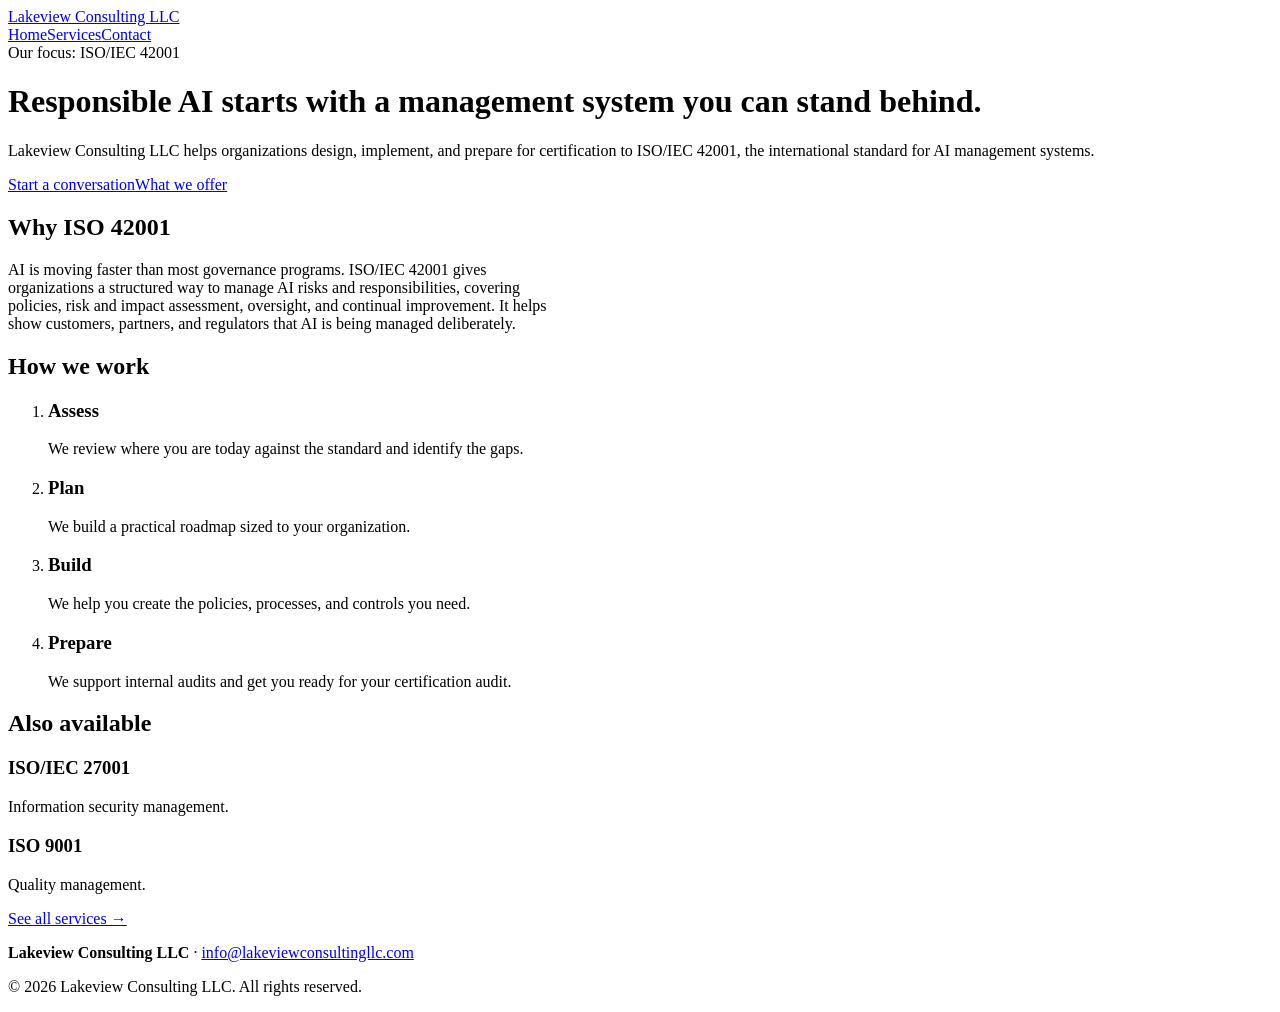
==== index.html @ 9fc6877d "Rename index LVC Web.html to index.html" ====
<!doctype html><html lang="en"><head><meta charset="utf-8"><meta name="viewport" content="width=device-width,initial-scale=1"><link rel="stylesheet" href="style.css"><title>Lakeview Consulting LLC | ISO 42001 Consulting</title><meta name="description" content="Lakeview Consulting LLC helps organizations design, implement, and prepare for certification to ISO/IEC 42001, the international standard for AI management systems."></head><body>
<header class="site"><div class="wrap"><a class="brand" href="index.html">Lakeview Consulting LLC</a><nav aria-label="Main"><a href="index.html" aria-current="page">Home</a><a href="services.html">Services</a><a href="contact.html">Contact</a></nav></div></header>
<div class="hero"><div class="wrap">
<span class="tag">Our focus: ISO/IEC 42001</span>
<h1>Responsible AI starts with a management system you can stand behind.</h1>
<p>Lakeview Consulting LLC helps organizations design, implement, and prepare for certification to ISO/IEC 42001, the international standard for AI management systems.</p>
<a class="btn" href="contact.html">Start a conversation</a><a class="btn alt" href="services.html">What we offer</a>
</div></div>
<section><div class="wrap">
<h2>Why ISO 42001</h2>
<p style="max-width:70ch">AI is moving faster than most governance programs. ISO/IEC 42001 gives organizations a structured way to manage AI risks and responsibilities, covering policies, risk and impact assessment, oversight, and continual improvement. It helps show customers, partners, and regulators that AI is being managed deliberately.</p>
</div></section>
<section class="tint"><div class="wrap">
<h2>How we work</h2>
<ol class="steps">
<li><h3>Assess</h3>We review where you are today against the standard and identify the gaps.</li>
<li><h3>Plan</h3>We build a practical roadmap sized to your organization.</li>
<li><h3>Build</h3>We help you create the policies, processes, and controls you need.</li>
<li><h3>Prepare</h3>We support internal audits and get you ready for your certification audit.</li>
</ol></div></section>
<section><div class="wrap">
<h2>Also available</h2>
<div class="grid">
<div class="card"><h3>ISO/IEC 27001</h3><p>Information security management.</p></div>
<div class="card"><h3>ISO 9001</h3><p>Quality management.</p></div>
</div>
<p><a href="services.html">See all services &rarr;</a></p>
</div></section>
<footer><div class="wrap"><p><strong>Lakeview Consulting LLC</strong> &middot; <a href="mailto:info@lakeviewconsultingllc.com">info@lakeviewconsultingllc.com</a></p><p>&copy; 2026 Lakeview Consulting LLC. All rights reserved.</p></div></footer></body></html>
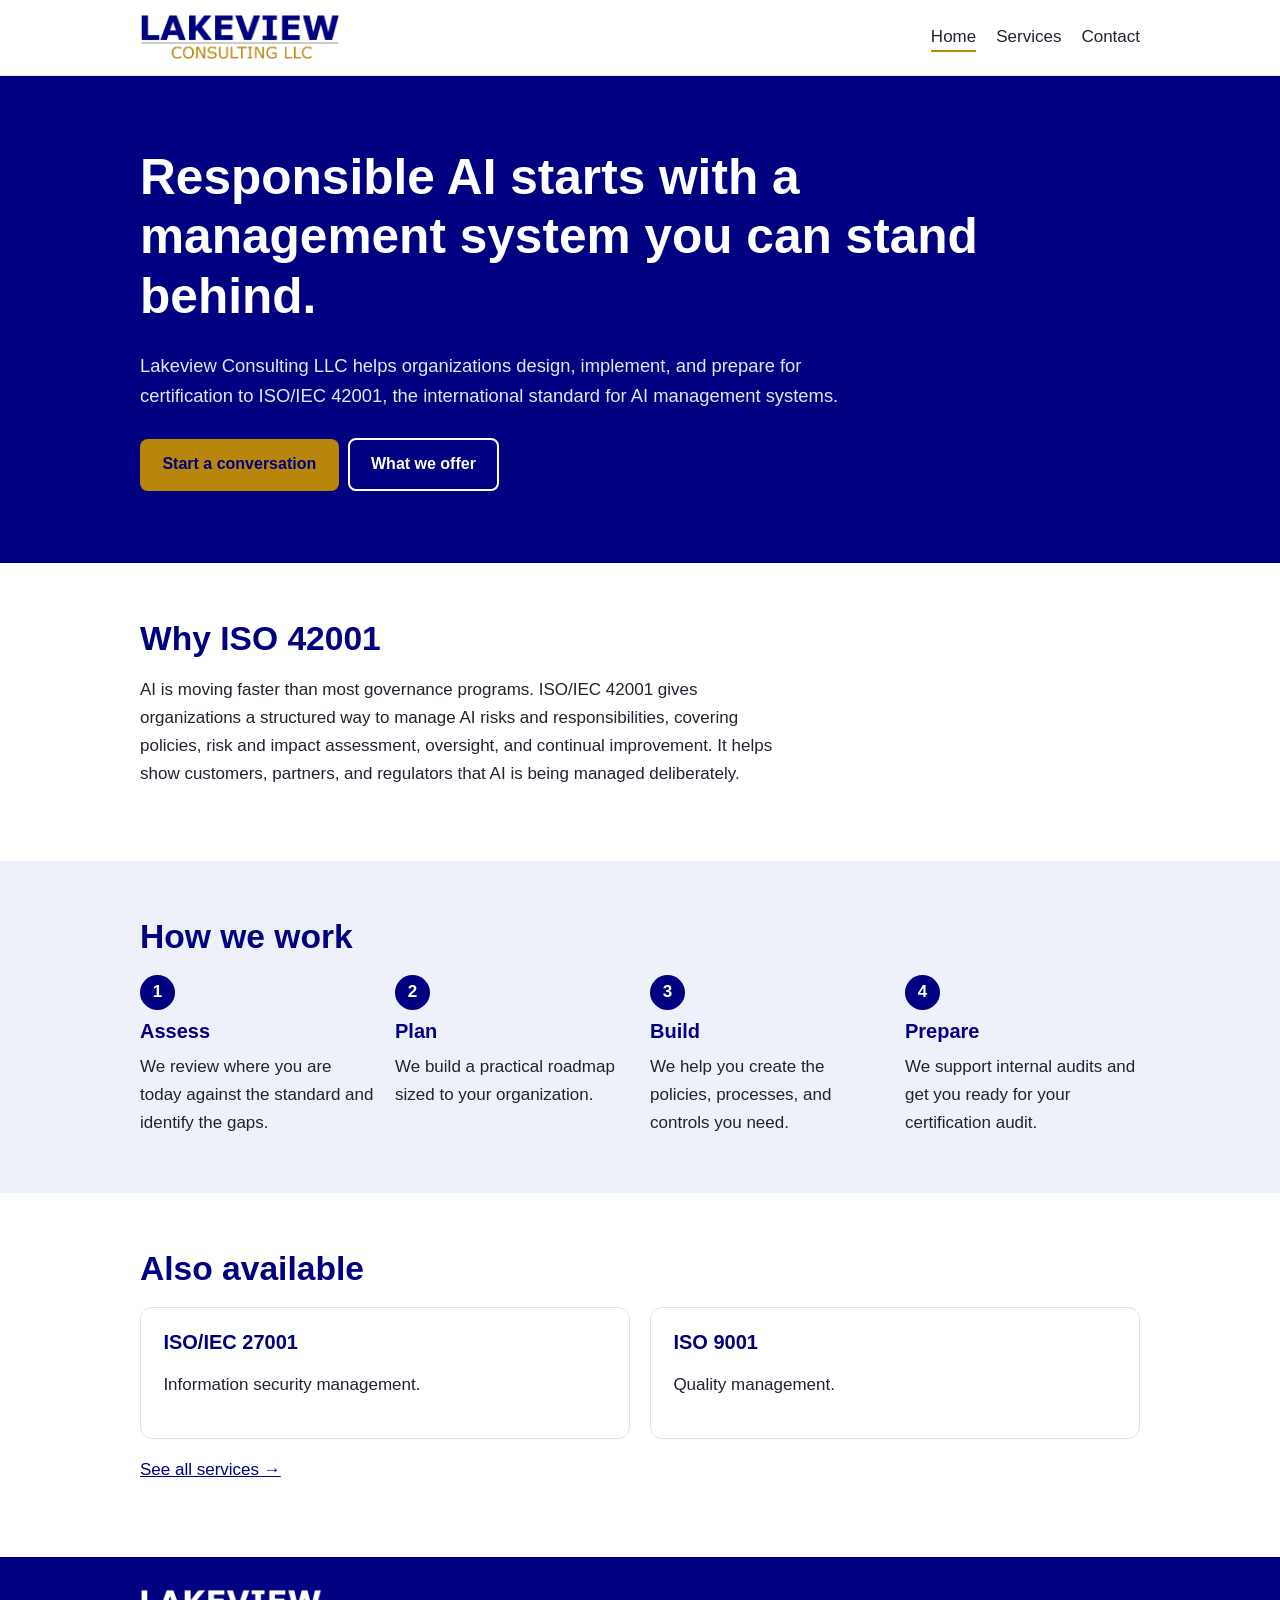
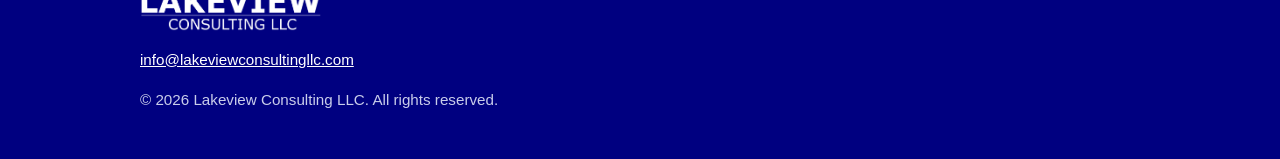
==== commit ece8e4bd: "Add files via upload" ====
--- a/index.html
+++ b/index.html
@@ -1,7 +1,6 @@
-<!doctype html><html lang="en"><head><meta charset="utf-8"><meta name="viewport" content="width=device-width,initial-scale=1"><link rel="stylesheet" href="style.css"><title>Lakeview Consulting LLC | ISO 42001 Consulting</title><meta name="description" content="Lakeview Consulting LLC helps organizations design, implement, and prepare for certification to ISO/IEC 42001, the international standard for AI management systems."></head><body>
-<header class="site"><div class="wrap"><a class="brand" href="index.html">Lakeview Consulting LLC</a><nav aria-label="Main"><a href="index.html" aria-current="page">Home</a><a href="services.html">Services</a><a href="contact.html">Contact</a></nav></div></header>
+<!doctype html><html lang="en"><head><meta charset="utf-8"><meta name="viewport" content="width=device-width,initial-scale=1"><link rel="icon" href="favicon.png"><link rel="stylesheet" href="style.css"><title>Lakeview Consulting LLC | ISO 42001 Consulting</title><meta name="description" content="Lakeview Consulting LLC helps organizations design, implement, and prepare for certification to ISO/IEC 42001, the international standard for AI management systems."></head><body>
+<header class="site"><div class="wrap"><a class="brand" href="index.html"><img src="logo-wordmark.png" alt="Lakeview Consulting LLC" height="46"></a><nav aria-label="Main"><a href="index.html" aria-current="page">Home</a><a href="services.html">Services</a><a href="contact.html">Contact</a></nav></div></header>
 <div class="hero"><div class="wrap">
-<span class="tag">Our focus: ISO/IEC 42001</span>
 <h1>Responsible AI starts with a management system you can stand behind.</h1>
 <p>Lakeview Consulting LLC helps organizations design, implement, and prepare for certification to ISO/IEC 42001, the international standard for AI management systems.</p>
 <a class="btn" href="contact.html">Start a conversation</a><a class="btn alt" href="services.html">What we offer</a>
@@ -26,4 +25,4 @@
 </div>
 <p><a href="services.html">See all services &rarr;</a></p>
 </div></section>
-<footer><div class="wrap"><p><strong>Lakeview Consulting LLC</strong> &middot; <a href="mailto:info@lakeviewconsultingllc.com">info@lakeviewconsultingllc.com</a></p><p>&copy; 2026 Lakeview Consulting LLC. All rights reserved.</p></div></footer></body></html>
+<footer><div class="wrap"><img class="foot-logo" src="logo-wordmark-white.png" alt="Lakeview Consulting LLC" height="42"><p><a href="mailto:info@lakeviewconsultingllc.com">info@lakeviewconsultingllc.com</a></p><p>&copy; 2026 Lakeview Consulting LLC. All rights reserved.</p></div></footer></body></html>
--- a/style.css
+++ b/style.css
@@ -0,0 +1,42 @@
+/* Brand colors: change these values to match your logo/brand */
+:root{--ink:#000080;--lake:#000080;--mist:#eef0fa;--paper:#ffffff;--gold:#B8860B;--text:#1f2430;--muted:#4a5060}
+*{box-sizing:border-box}
+body{margin:0;font:17px/1.65 Arial,Helvetica,sans-serif;color:var(--text);background:var(--paper)}
+h1,h2,h3{font-family:Arial,Helvetica,sans-serif;color:var(--ink);line-height:1.2;margin:0 0 .5em}
+h1{font-size:clamp(2rem,5vw,3.1rem)}h2{font-size:clamp(1.5rem,3vw,2.1rem)}h3{font-size:1.25rem}
+a{color:var(--lake)}
+.wrap{max-width:1040px;margin:0 auto;padding:0 1.25rem}
+header.site{background:#fff;border-bottom:1px solid #dfe2f0}
+header.site .wrap{display:flex;align-items:center;justify-content:space-between;gap:1rem;flex-wrap:wrap;padding-top:.9rem;padding-bottom:.9rem}
+.brand{font-family:Arial,Helvetica,sans-serif;font-weight:700;font-size:1.2rem;color:var(--ink);text-decoration:none}
+nav a{margin-left:1.25rem;text-decoration:none;color:var(--text);font-weight:500;padding:.25rem 0;border-bottom:2px solid transparent}
+nav a:hover,nav a[aria-current]{border-color:var(--gold)}
+.hero{background:var(--ink);color:#e3e6f8;padding:4.5rem 0}
+.hero h1{color:#fff;max-width:32ch}
+.hero p{max-width:72ch;font-size:1.15rem}
+.tag{display:inline-block;background:var(--gold);color:var(--ink);font-weight:700;font-size:.78rem;letter-spacing:.06em;text-transform:uppercase;padding:.25rem .7rem;border-radius:99px;margin-bottom:1rem}
+.btn{display:inline-block;background:var(--gold);color:var(--ink);font-weight:700;padding:.8rem 1.4rem;border-radius:8px;text-decoration:none;border:0;font-size:1rem;cursor:pointer;margin-top:.5rem}
+.btn:hover{filter:brightness(.95)}
+.btn.alt{background:transparent;color:#fff;border:2px solid #fff;margin-left:.6rem;padding:.7rem 1.3rem}
+section{padding:3.5rem 0}
+section.tint{background:var(--mist)}
+.grid{display:grid;gap:1.25rem;grid-template-columns:repeat(auto-fit,minmax(250px,1fr))}
+.card{background:#fff;border:1px solid #dfe2f0;border-radius:12px;padding:1.4rem}
+.card.featured{border:2px solid var(--gold);box-shadow:0 6px 24px rgba(0,0,128,.10)}
+.steps{counter-reset:s;list-style:none;padding:0;margin:0;display:grid;gap:1.25rem;grid-template-columns:repeat(auto-fit,minmax(220px,1fr))}
+.steps li{counter-increment:s}
+.steps li::before{content:counter(s);display:grid;place-items:center;width:2.2rem;height:2.2rem;border-radius:50%;background:var(--lake);color:#fff;font-weight:700;margin-bottom:.6rem}
+.note{border-left:4px solid var(--lake);background:#fff;padding:1rem 1.25rem;border-radius:0 8px 8px 0;color:var(--muted)}
+ul.offer{padding-left:1.2rem}ul.offer li{margin:.35rem 0}
+form{max-width:640px}
+form label{display:block;font-weight:600;margin:1rem 0 .3rem;color:var(--ink)}
+form input,form select,form textarea{width:100%;font:inherit;padding:.7rem .8rem;border:1px solid #b9c7d0;border-radius:8px;background:#fff}
+form input:focus,form select:focus,form textarea:focus{outline:3px solid rgba(0,0,128,.35);border-color:var(--lake)}
+.hp{position:absolute;left:-9999px}
+footer{background:var(--ink);color:#c9cdea;padding:2rem 0;font-size:.95rem}
+footer a{color:#fff}
+@media(max-width:600px){nav a{margin:0 1rem 0 0}.btn.alt{margin-left:0}}
+
+.embed{width:100%;height:900px;border:0;max-width:100%}
+.brand img{display:block;height:46px;width:auto}
+.foot-logo{display:block;height:42px;width:auto;margin-bottom:.9rem}
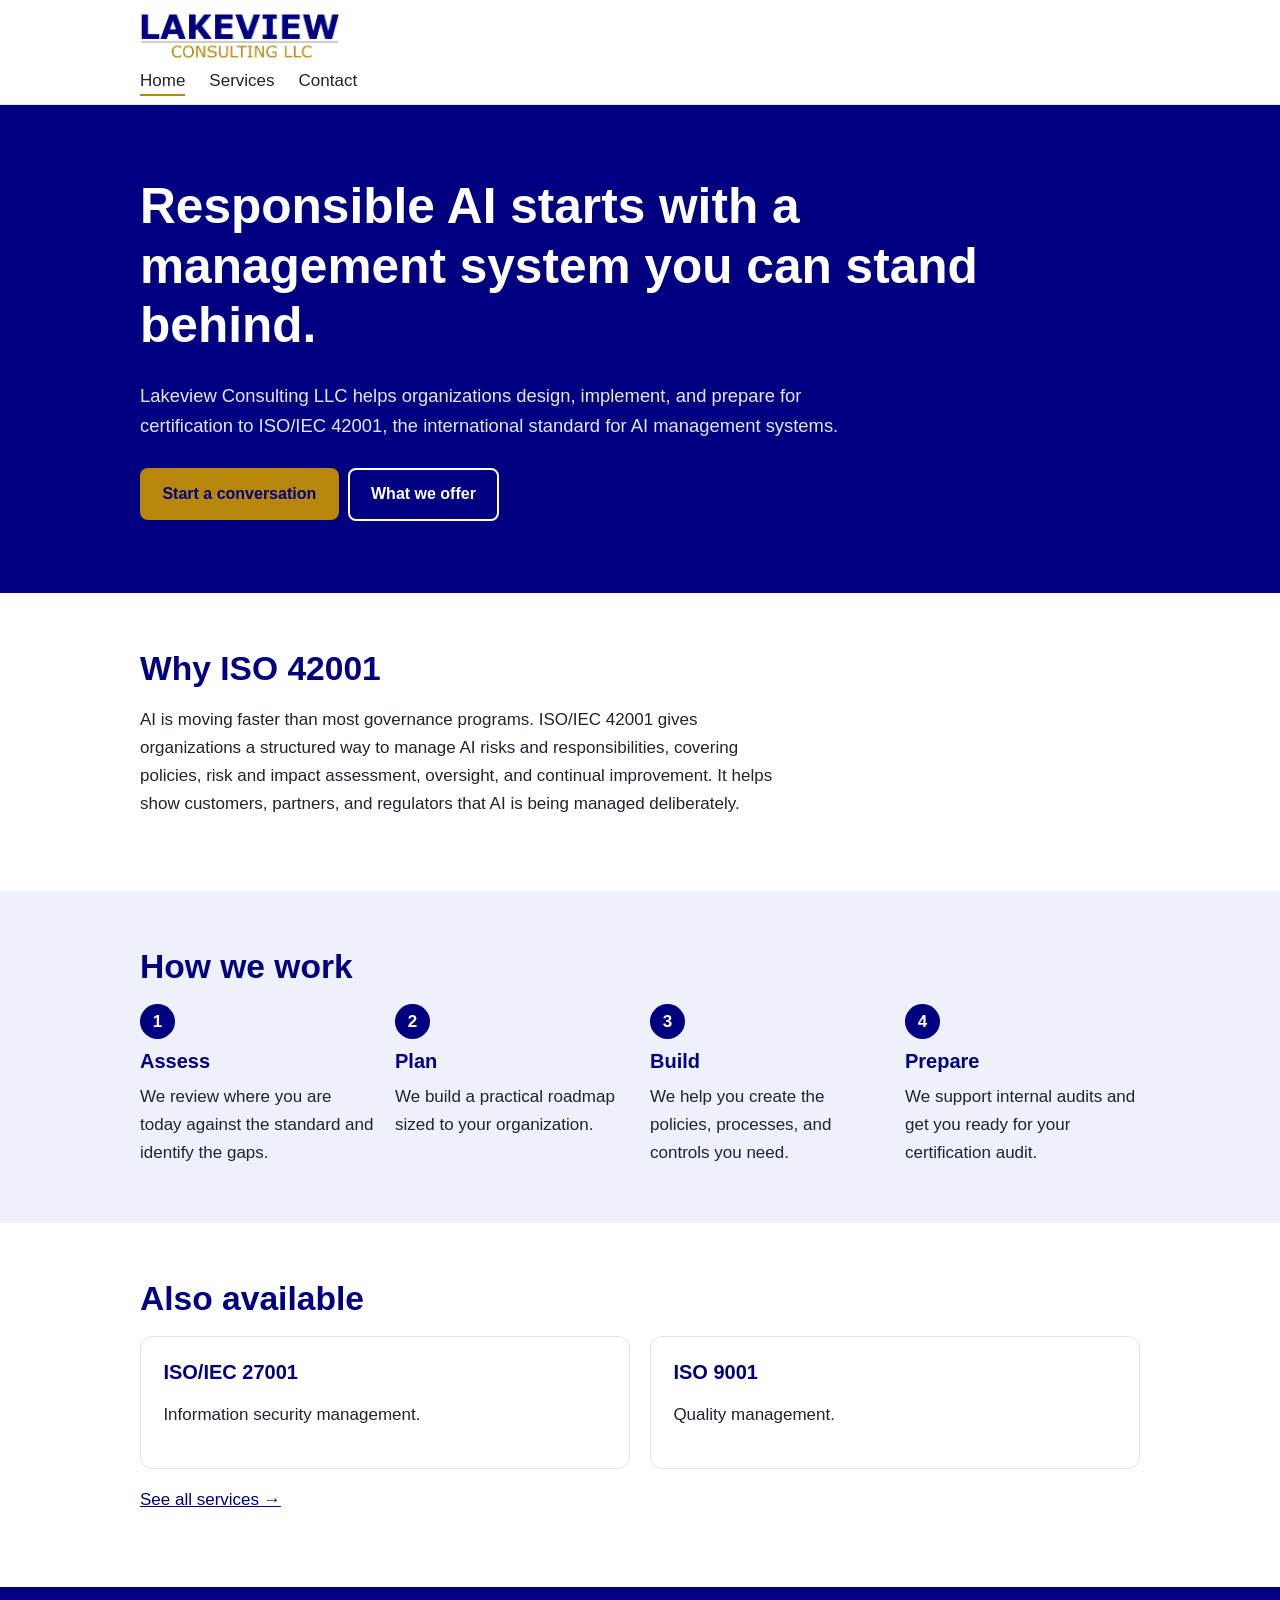
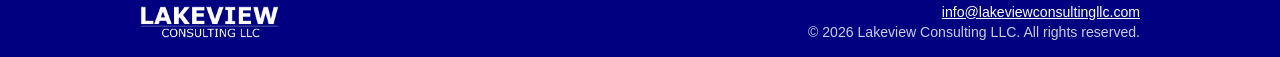
==== commit af54afd9: "Add files via upload changed form size and some other items" ====
--- a/index.html
+++ b/index.html
@@ -25,4 +25,4 @@
 </div>
 <p><a href="services.html">See all services &rarr;</a></p>
 </div></section>
-<footer><div class="wrap"><img class="foot-logo" src="logo-wordmark-white.png" alt="Lakeview Consulting LLC" height="42"><p><a href="mailto:info@lakeviewconsultingllc.com">info@lakeviewconsultingllc.com</a></p><p>&copy; 2026 Lakeview Consulting LLC. All rights reserved.</p></div></footer></body></html>
+<footer><div class="wrap"><img class="foot-logo" src="logo-wordmark-white.png" alt="Lakeview Consulting LLC" height="42"><div class="foot-right"><p><a href="mailto:info@lakeviewconsultingllc.com">info@lakeviewconsultingllc.com</a></p><p>&copy; 2026 Lakeview Consulting LLC. All rights reserved.</p></div></div></footer></body></html>
--- a/style.css
+++ b/style.css
@@ -40,3 +40,19 @@
 .embed{width:100%;height:900px;border:0;max-width:100%}
 .brand img{display:block;height:46px;width:auto}
 .foot-logo{display:block;height:42px;width:auto;margin-bottom:.9rem}
+
+/* v3 layout tweaks */
+header.site .wrap{display:block;padding-top:.8rem;padding-bottom:.6rem}
+header.site nav{margin-top:.5rem}
+header.site nav a{margin:0 1.5rem 0 0}
+footer{padding:.9rem 0}
+footer .wrap{display:flex;align-items:center;justify-content:space-between;gap:.75rem;flex-wrap:wrap}
+.foot-logo{height:32px;margin:0}
+.foot-right{text-align:right}
+.foot-right p{margin:0;font-size:.88rem;line-height:1.45}
+.hero.compact{padding:1.8rem 0}
+.hero.compact h1{font-size:clamp(1.6rem,3.5vw,2.2rem);margin-bottom:.3em}
+.hero.compact p{margin:0;font-size:1.05rem}
+section.tight{padding:1.75rem 0 2.5rem}
+.embed{height:2100px}
+@media(max-width:600px){.foot-right{text-align:left}.embed{height:2500px}}
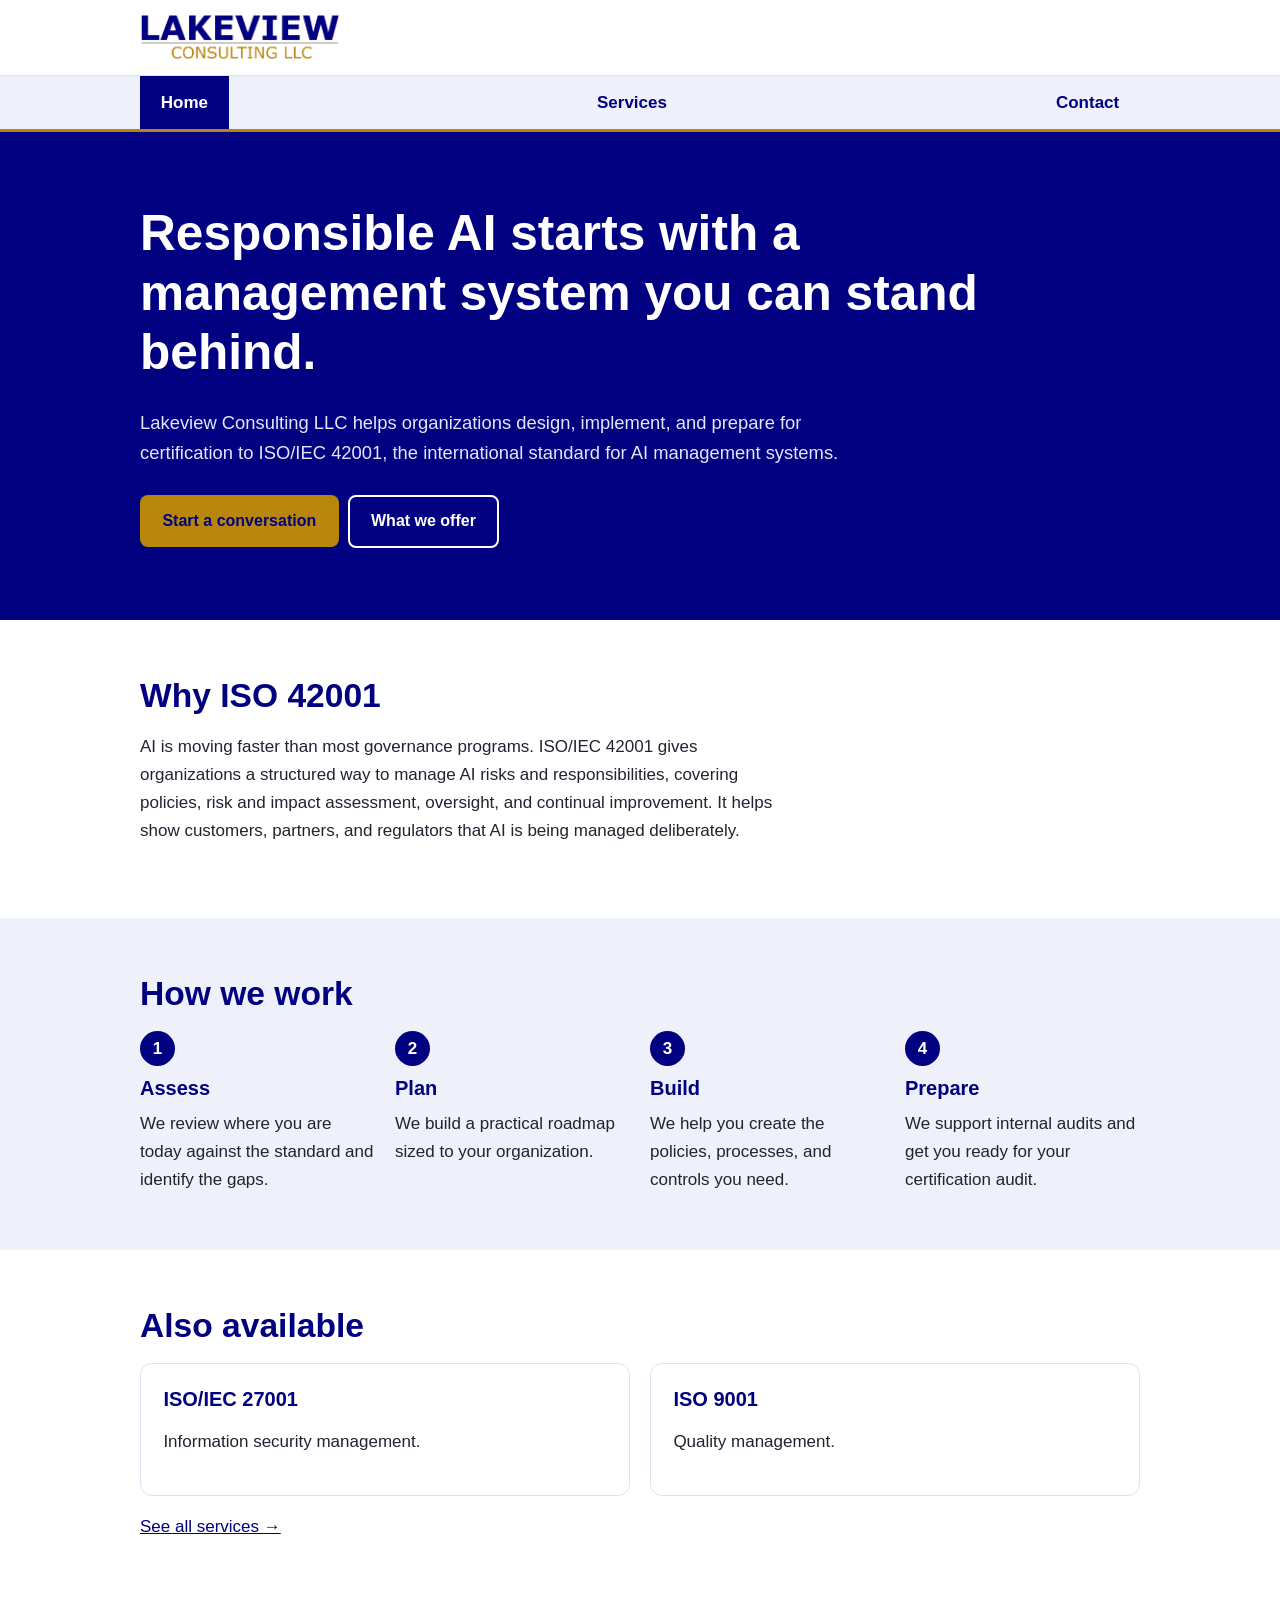
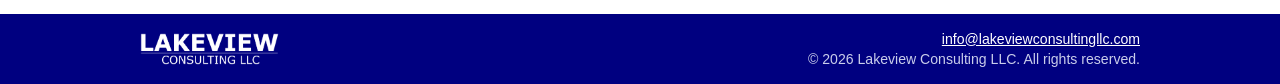
==== commit 1a5dbd6e: "Add files via upload added tab highlight for home/services/contact and adjusted form embed box dimen" ====
--- a/index.html
+++ b/index.html
@@ -1,5 +1,5 @@
 <!doctype html><html lang="en"><head><meta charset="utf-8"><meta name="viewport" content="width=device-width,initial-scale=1"><link rel="icon" href="favicon.png"><link rel="stylesheet" href="style.css"><title>Lakeview Consulting LLC | ISO 42001 Consulting</title><meta name="description" content="Lakeview Consulting LLC helps organizations design, implement, and prepare for certification to ISO/IEC 42001, the international standard for AI management systems."></head><body>
-<header class="site"><div class="wrap"><a class="brand" href="index.html"><img src="logo-wordmark.png" alt="Lakeview Consulting LLC" height="46"></a><nav aria-label="Main"><a href="index.html" aria-current="page">Home</a><a href="services.html">Services</a><a href="contact.html">Contact</a></nav></div></header>
+<header class="site"><div class="wrap"><a class="brand" href="index.html"><img src="logo-wordmark.png" alt="Lakeview Consulting LLC" height="46"></a></div><nav aria-label="Main"><div class="wrap"><a href="index.html" aria-current="page">Home</a><a href="services.html">Services</a><a href="contact.html">Contact</a></div></nav></header>
 <div class="hero"><div class="wrap">
 <h1>Responsible AI starts with a management system you can stand behind.</h1>
 <p>Lakeview Consulting LLC helps organizations design, implement, and prepare for certification to ISO/IEC 42001, the international standard for AI management systems.</p>
--- a/style.css
+++ b/style.css
@@ -54,5 +54,15 @@
 .hero.compact h1{font-size:clamp(1.6rem,3.5vw,2.2rem);margin-bottom:.3em}
 .hero.compact p{margin:0;font-size:1.05rem}
 section.tight{padding:1.75rem 0 2.5rem}
-.embed{height:2100px}
-@media(max-width:600px){.foot-right{text-align:left}.embed{height:2500px}}
+.embed{height:1700px}
+@media(max-width:600px){.foot-right{text-align:left}.embed{height:2000px}}
+
+/* v4: nav bar under the logo */
+header.site{border-bottom:0}
+header.site > .wrap{padding-top:.9rem;padding-bottom:.9rem}
+header.site nav{background:var(--mist);border-top:1px solid #dfe2f0;border-bottom:3px solid var(--gold);margin:0}
+header.site nav .wrap{display:flex;flex-wrap:wrap;gap:.25rem;padding-top:0;padding-bottom:0}
+header.site nav a{margin:0;padding:.8rem 1.3rem;font-weight:700;color:var(--ink);border-bottom:0}
+header.site nav a:hover{background:#dfe3f7}
+header.site nav a[aria-current]{background:var(--ink);color:#fff}
+@media(max-width:600px){header.site nav a{padding:.75rem 1rem}}
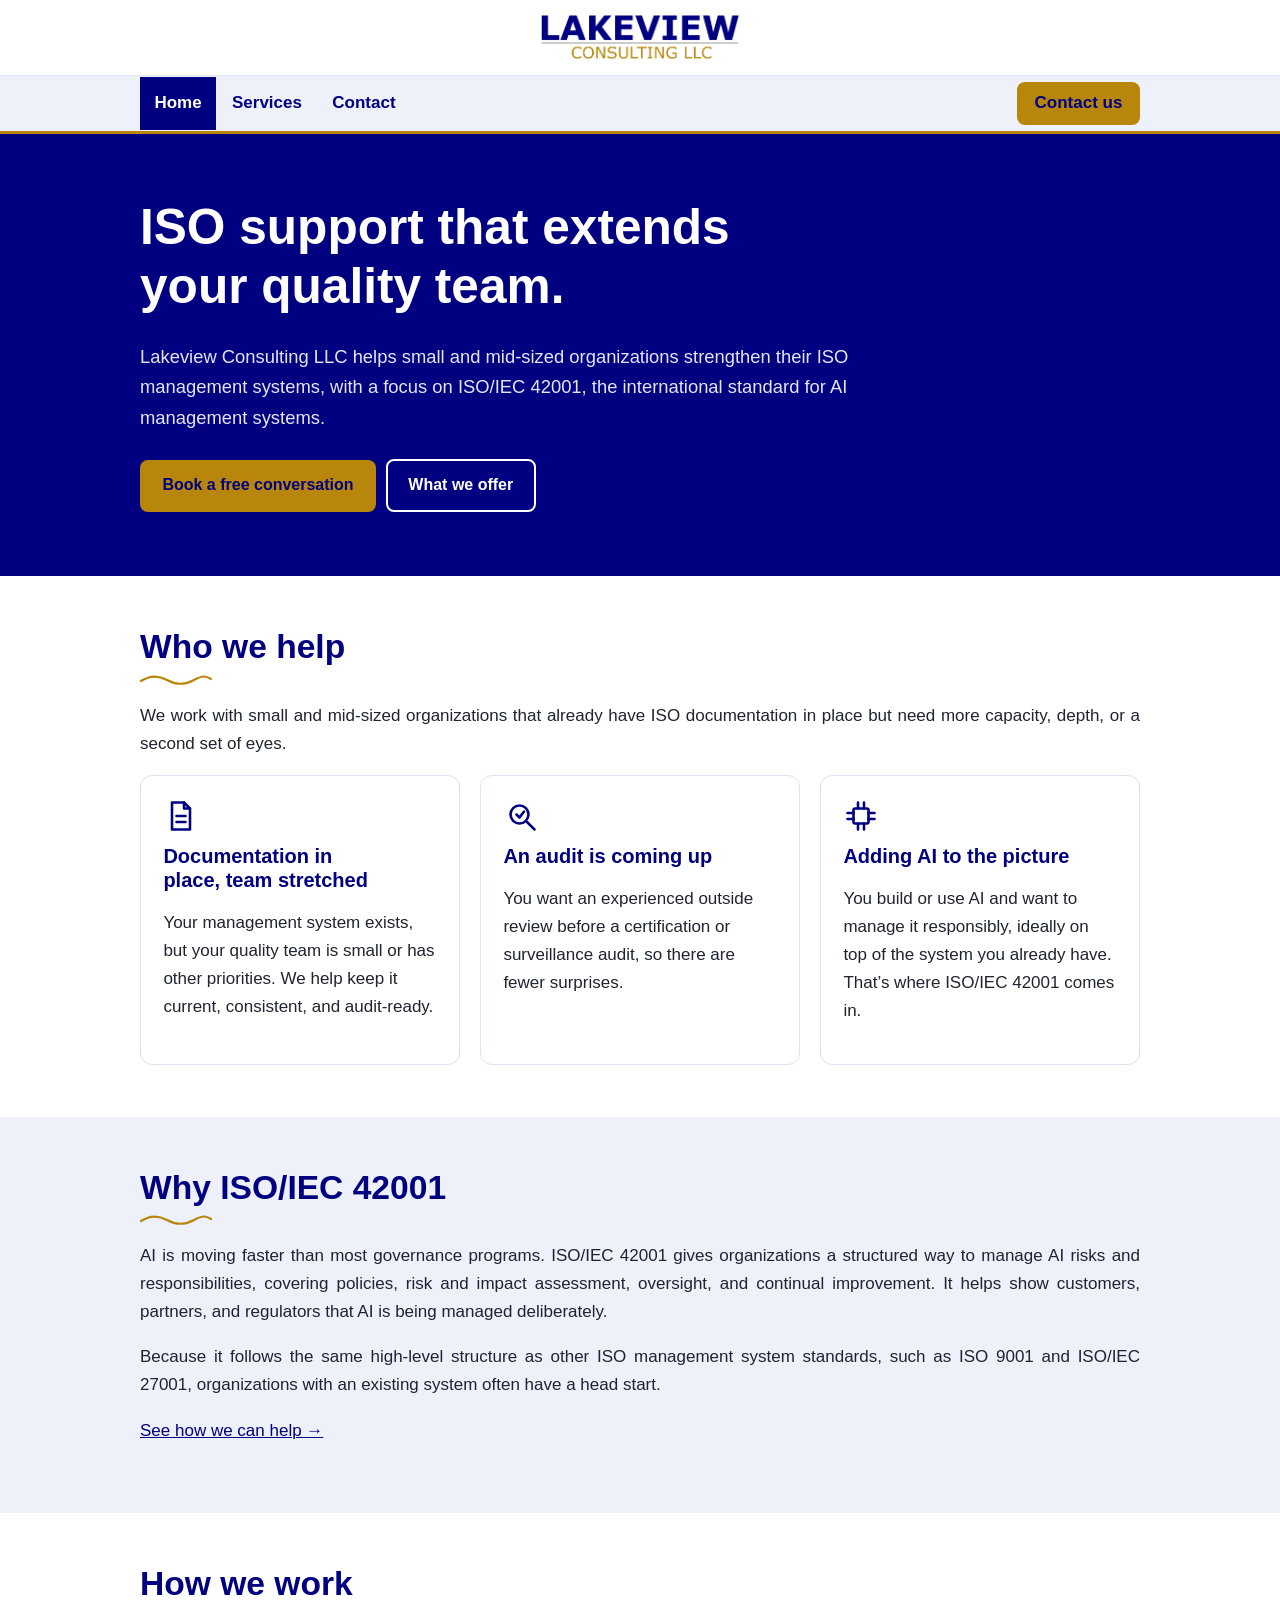
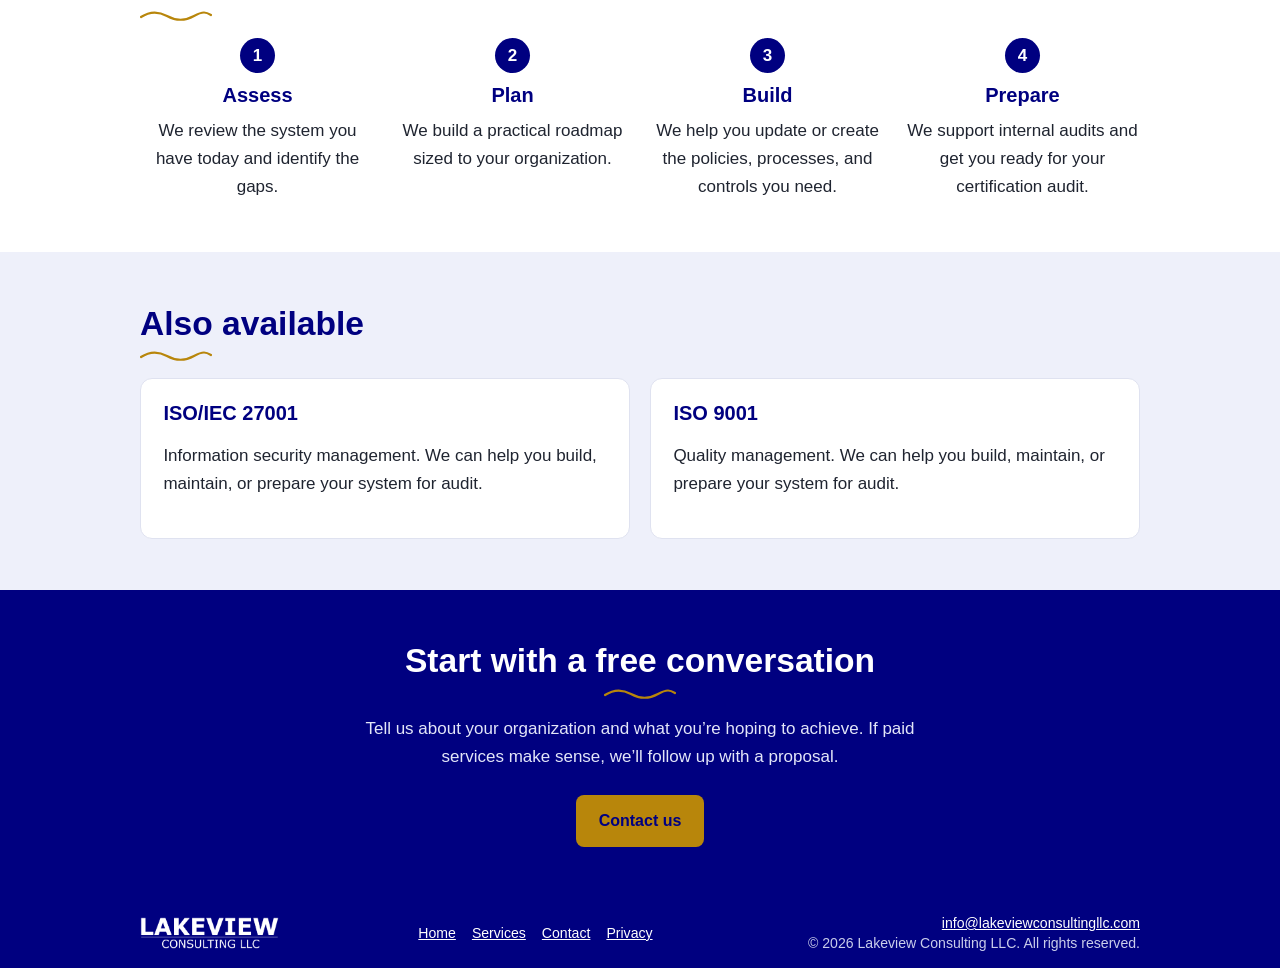
==== commit aa6275f7: "Add files via upload revamp files for major update" ====
--- a/index.html
+++ b/index.html
@@ -1,28 +1,33 @@
-<!doctype html><html lang="en"><head><meta charset="utf-8"><meta name="viewport" content="width=device-width,initial-scale=1"><link rel="icon" href="favicon.png"><link rel="stylesheet" href="style.css"><title>Lakeview Consulting LLC | ISO 42001 Consulting</title><meta name="description" content="Lakeview Consulting LLC helps organizations design, implement, and prepare for certification to ISO/IEC 42001, the international standard for AI management systems."></head><body>
-<header class="site"><div class="wrap"><a class="brand" href="index.html"><img src="logo-wordmark.png" alt="Lakeview Consulting LLC" height="46"></a></div><nav aria-label="Main"><div class="wrap"><a href="index.html" aria-current="page">Home</a><a href="services.html">Services</a><a href="contact.html">Contact</a></div></nav></header>
-<div class="hero"><div class="wrap">
-<h1>Responsible AI starts with a management system you can stand behind.</h1>
-<p>Lakeview Consulting LLC helps organizations design, implement, and prepare for certification to ISO/IEC 42001, the international standard for AI management systems.</p>
-<a class="btn" href="contact.html">Start a conversation</a><a class="btn alt" href="services.html">What we offer</a>
-</div></div>
-<section><div class="wrap">
-<h2>Why ISO 42001</h2>
-<p style="max-width:70ch">AI is moving faster than most governance programs. ISO/IEC 42001 gives organizations a structured way to manage AI risks and responsibilities, covering policies, risk and impact assessment, oversight, and continual improvement. It helps show customers, partners, and regulators that AI is being managed deliberately.</p>
-</div></section>
-<section class="tint"><div class="wrap">
-<h2>How we work</h2>
+<!doctype html><html lang="en"><head><meta charset="utf-8"><meta name="viewport" content="width=device-width,initial-scale=1"><link rel="icon" href="favicon.png"><link rel="stylesheet" href="style.css"><title>Lakeview Consulting LLC | ISO 42001 Consulting</title><meta name="description" content="Lakeview Consulting LLC helps small and mid-sized organizations strengthen their ISO management systems, with a focus on ISO/IEC 42001 for AI management."></head><body>
+<header class="site"><div class="wrap"><a class="brand" href="index.html"><img src="logo-wordmark.png" alt="Lakeview Consulting LLC" height="46"></a></div>
+<nav class="main" aria-label="Main"><div class="wrap"><a class="tab" href="index.html" aria-current="page">Home</a><a class="tab" href="services.html">Services</a><a class="tab" href="contact.html">Contact</a><a class="nav-cta" href="contact.html">Contact us</a></div></nav></header>
+
+<div class="hero"><div class="wrap"><h1>ISO support that extends your quality team.</h1>
+<p>Lakeview Consulting LLC helps small and mid-sized organizations strengthen their ISO management systems, with a focus on ISO/IEC 42001, the international standard for AI management systems.</p>
+<a class="btn" href="contact.html">Book a free conversation</a><a class="btn alt" href="services.html">What we offer</a></div></div>
+<section><div class="wrap"><h2>Who we help</h2>
+<p>We work with small and mid-sized organizations that already have ISO documentation in place but need more capacity, depth, or a second set of eyes.</p>
+<div class="grid">
+<div class="card"><svg class="icon" viewBox="0 0 24 24" aria-hidden="true"><path d="M6 3h8l4 4v14H6z"/><path d="M14 3v4h4M9 12h6M9 16h6"/></svg><h3>Documentation in place, team stretched</h3><p>Your management system exists, but your quality team is small or has other priorities. We help keep it current, consistent, and audit-ready.</p></div>
+<div class="card"><svg class="icon" viewBox="0 0 24 24" aria-hidden="true"><circle cx="11" cy="11" r="6"/><path d="M16 16l5 5M9 11l2 2 3-4"/></svg><h3>An audit is coming up</h3><p>You want an experienced outside review before a certification or surveillance audit, so there are fewer surprises.</p></div>
+<div class="card"><svg class="icon" viewBox="0 0 24 24" aria-hidden="true"><rect x="7" y="7" width="10" height="10" rx="1"/><path d="M10 3v4M14 3v4M10 17v4M14 17v4M3 10h4M3 14h4M17 10h4M17 14h4"/></svg><h3>Adding AI to the picture</h3><p>You build or use AI and want to manage it responsibly, ideally on top of the system you already have. That&rsquo;s where ISO/IEC 42001 comes in.</p></div>
+</div></div></section>
+<section class="tint"><div class="wrap"><h2>Why ISO/IEC 42001</h2>
+<p>AI is moving faster than most governance programs. ISO/IEC 42001 gives organizations a structured way to manage AI risks and responsibilities, covering policies, risk and impact assessment, oversight, and continual improvement. It helps show customers, partners, and regulators that AI is being managed deliberately.</p>
+<p>Because it follows the same high-level structure as other ISO management system standards, such as ISO 9001 and ISO/IEC 27001, organizations with an existing system often have a head start.</p>
+<p><a href="services.html">See how we can help &rarr;</a></p></div></section>
+<section><div class="wrap"><h2>How we work</h2>
 <ol class="steps">
-<li><h3>Assess</h3>We review where you are today against the standard and identify the gaps.</li>
+<li><h3>Assess</h3>We review the system you have today and identify the gaps.</li>
 <li><h3>Plan</h3>We build a practical roadmap sized to your organization.</li>
-<li><h3>Build</h3>We help you create the policies, processes, and controls you need.</li>
+<li><h3>Build</h3>We help you update or create the policies, processes, and controls you need.</li>
 <li><h3>Prepare</h3>We support internal audits and get you ready for your certification audit.</li>
 </ol></div></section>
-<section><div class="wrap">
-<h2>Also available</h2>
+<section class="tint"><div class="wrap"><h2>Also available</h2>
 <div class="grid">
-<div class="card"><h3>ISO/IEC 27001</h3><p>Information security management.</p></div>
-<div class="card"><h3>ISO 9001</h3><p>Quality management.</p></div>
-</div>
-<p><a href="services.html">See all services &rarr;</a></p>
-</div></section>
-<footer><div class="wrap"><img class="foot-logo" src="logo-wordmark-white.png" alt="Lakeview Consulting LLC" height="42"><div class="foot-right"><p><a href="mailto:info@lakeviewconsultingllc.com">info@lakeviewconsultingllc.com</a></p><p>&copy; 2026 Lakeview Consulting LLC. All rights reserved.</p></div></div></footer></body></html>
+<div class="card"><h3>ISO/IEC 27001</h3><p>Information security management. We can help you build, maintain, or prepare your system for audit.</p></div>
+<div class="card"><h3>ISO 9001</h3><p>Quality management. We can help you build, maintain, or prepare your system for audit.</p></div>
+</div></div></section>
+<section class="cta"><div class="wrap"><h2>Start with a free conversation</h2><p>Tell us about your organization and what you&rsquo;re hoping to achieve. If paid services make sense, we&rsquo;ll follow up with a proposal.</p><a class="btn" href="contact.html">Contact us</a></div></section>
+<footer><div class="wrap"><img class="foot-logo" src="logo-wordmark-white.png" alt="Lakeview Consulting LLC" height="32"><nav aria-label="Footer"><a href="index.html">Home</a><a href="services.html">Services</a><a href="contact.html">Contact</a><a href="privacy.html">Privacy</a></nav><div class="foot-right"><p><a href="mailto:info@lakeviewconsultingllc.com">info@lakeviewconsultingllc.com</a></p><p>&copy; 2026 Lakeview Consulting LLC. All rights reserved.</p></div></div></footer>
+</body></html>
--- a/style.css
+++ b/style.css
@@ -1,68 +1,69 @@
-/* Brand colors: change these values to match your logo/brand */
-:root{--ink:#000080;--lake:#000080;--mist:#eef0fa;--paper:#ffffff;--gold:#B8860B;--text:#1f2430;--muted:#4a5060}
+/* Lakeview Consulting LLC - brand colors: change these in one place */
+:root{--ink:#000080;--lake:#000080;--mist:#eef0fa;--gold:#B8860B;--text:#1f2430;--muted:#4a5060;--line:#dfe2f0}
 *{box-sizing:border-box}
-body{margin:0;font:17px/1.65 Arial,Helvetica,sans-serif;color:var(--text);background:var(--paper)}
-h1,h2,h3{font-family:Arial,Helvetica,sans-serif;color:var(--ink);line-height:1.2;margin:0 0 .5em}
+html{scroll-behavior:smooth}
+body{margin:0;font:17px/1.65 Arial,Helvetica,sans-serif;color:var(--text);background:#fff}
+h1,h2,h3{color:var(--ink);line-height:1.2;margin:0 0 .5em;text-wrap:balance}
 h1{font-size:clamp(2rem,5vw,3.1rem)}h2{font-size:clamp(1.5rem,3vw,2.1rem)}h3{font-size:1.25rem}
+section h2::after{content:"";display:block;width:72px;height:10px;margin-top:.45rem;background:url("data:image/svg+xml,%3Csvg xmlns='http://www.w3.org/2000/svg' viewBox='0 0 72 10'%3E%3Cpath d='M1 6C10 0 18 0 27 5S45 10 54 5S66 1 71 4' fill='none' stroke='%23B8860B' stroke-width='2.2' stroke-linecap='round'/%3E%3C/svg%3E") no-repeat}
 a{color:var(--lake)}
+a:focus-visible,summary:focus-visible,.btn:focus-visible{outline:3px solid var(--gold);outline-offset:2px}
 .wrap{max-width:1040px;margin:0 auto;padding:0 1.25rem}
-header.site{background:#fff;border-bottom:1px solid #dfe2f0}
-header.site .wrap{display:flex;align-items:center;justify-content:space-between;gap:1rem;flex-wrap:wrap;padding-top:.9rem;padding-bottom:.9rem}
-.brand{font-family:Arial,Helvetica,sans-serif;font-weight:700;font-size:1.2rem;color:var(--ink);text-decoration:none}
-nav a{margin-left:1.25rem;text-decoration:none;color:var(--text);font-weight:500;padding:.25rem 0;border-bottom:2px solid transparent}
-nav a:hover,nav a[aria-current]{border-color:var(--gold)}
-.hero{background:var(--ink);color:#e3e6f8;padding:4.5rem 0}
-.hero h1{color:#fff;max-width:32ch}
-.hero p{max-width:72ch;font-size:1.15rem}
-.tag{display:inline-block;background:var(--gold);color:var(--ink);font-weight:700;font-size:.78rem;letter-spacing:.06em;text-transform:uppercase;padding:.25rem .7rem;border-radius:99px;margin-bottom:1rem}
+/* header */
+header.site > .wrap{padding-top:.9rem;padding-bottom:.9rem}
+.brand{display:block;width:fit-content;margin:0 auto}
+.brand img{display:block;height:46px;width:auto}
+nav.main{background:var(--mist);border-top:1px solid var(--line);border-bottom:3px solid var(--gold)}
+nav.main .wrap{display:flex;align-items:center;flex-wrap:wrap;gap:.1rem}
+nav.main a.tab{padding:.8rem .9rem;font-weight:700;color:var(--ink);text-decoration:none}
+nav.main a.tab:hover{background:#dfe3f7}
+nav.main a.tab[aria-current]{background:var(--ink);color:#fff}
+nav.main a.nav-cta{margin:.4rem 0 .4rem auto;padding:.45rem 1.1rem;background:var(--gold);color:var(--ink);font-weight:700;border-radius:8px;text-decoration:none}
+nav.main a.nav-cta:hover{filter:brightness(.95)}
+/* hero + buttons */
+.hero{background:var(--ink);color:#e3e6f8;padding:4rem 0}
+.hero h1{color:#fff;max-width:30ch}
+.hero p{max-width:70ch;font-size:1.15rem}
+.hero.compact{padding:1.8rem 0}
+.hero.compact h1{font-size:clamp(1.6rem,3.5vw,2.2rem);margin-bottom:.3em}
+.hero.compact p{margin:0;font-size:1.05rem}
 .btn{display:inline-block;background:var(--gold);color:var(--ink);font-weight:700;padding:.8rem 1.4rem;border-radius:8px;text-decoration:none;border:0;font-size:1rem;cursor:pointer;margin-top:.5rem}
 .btn:hover{filter:brightness(.95)}
 .btn.alt{background:transparent;color:#fff;border:2px solid #fff;margin-left:.6rem;padding:.7rem 1.3rem}
-section{padding:3.5rem 0}
+.tag{display:inline-block;background:var(--gold);color:var(--ink);font-weight:700;font-size:.78rem;letter-spacing:.06em;text-transform:uppercase;padding:.25rem .7rem;border-radius:99px;margin-bottom:1rem}
+/* sections */
+section{padding:3.2rem 0}
 section.tint{background:var(--mist)}
+section.tight{padding:1.75rem 0 2.5rem}
+section.cta{background:var(--ink);color:#e3e6f8;text-align:center}
+section.cta h2{color:#fff}
+section.cta h2::after{margin-left:auto;margin-right:auto}
+section.cta p{max-width:60ch;margin:0 auto 1rem}
+@media(min-width:700px){section .wrap > p{text-align:justify;hyphens:none}section.cta .wrap > p{text-align:center}}
 .grid{display:grid;gap:1.25rem;grid-template-columns:repeat(auto-fit,minmax(250px,1fr))}
-.card{background:#fff;border:1px solid #dfe2f0;border-radius:12px;padding:1.4rem}
+.card{background:#fff;border:1px solid var(--line);border-radius:12px;padding:1.4rem}
 .card.featured{border:2px solid var(--gold);box-shadow:0 6px 24px rgba(0,0,128,.10)}
+.card h3{margin-bottom:.4em}
+.icon{display:block;width:36px;height:36px;fill:none;stroke:var(--ink);stroke-width:1.7;stroke-linecap:round;stroke-linejoin:round;margin-bottom:.6rem}
 .steps{counter-reset:s;list-style:none;padding:0;margin:0;display:grid;gap:1.25rem;grid-template-columns:repeat(auto-fit,minmax(220px,1fr))}
-.steps li{counter-increment:s}
-.steps li::before{content:counter(s);display:grid;place-items:center;width:2.2rem;height:2.2rem;border-radius:50%;background:var(--lake);color:#fff;font-weight:700;margin-bottom:.6rem}
-.note{border-left:4px solid var(--lake);background:#fff;padding:1rem 1.25rem;border-radius:0 8px 8px 0;color:var(--muted)}
-ul.offer{padding-left:1.2rem}ul.offer li{margin:.35rem 0}
-form{max-width:640px}
-form label{display:block;font-weight:600;margin:1rem 0 .3rem;color:var(--ink)}
-form input,form select,form textarea{width:100%;font:inherit;padding:.7rem .8rem;border:1px solid #b9c7d0;border-radius:8px;background:#fff}
-form input:focus,form select:focus,form textarea:focus{outline:3px solid rgba(0,0,128,.35);border-color:var(--lake)}
-.hp{position:absolute;left:-9999px}
-footer{background:var(--ink);color:#c9cdea;padding:2rem 0;font-size:.95rem}
+.steps li{counter-increment:s;text-align:center}
+.steps li::before{content:counter(s);display:grid;place-items:center;width:2.2rem;height:2.2rem;border-radius:50%;background:var(--lake);color:#fff;font-weight:700;margin:0 auto .6rem}
+ul.offer{padding-left:1.2rem;margin:.5rem 0 0}ul.offer li{margin:.35rem 0}
+.note{border-left:4px solid var(--lake);background:#fff;padding:.9rem 1.2rem;border-radius:0 8px 8px 0;color:var(--muted);font-size:.9em;margin-top:1.5rem}
+details{background:#fff;border:1px solid var(--line);border-radius:10px;padding:.2rem 1.1rem;margin:.6rem 0}
+summary{cursor:pointer;font-weight:700;color:var(--ink);padding:.7rem 0}
+details p{margin:.2rem 0 .9rem}
+/* contact */
+.next{list-style:none;margin:0 0 1.5rem;padding:0;display:grid;gap:1rem;grid-template-columns:repeat(auto-fit,minmax(200px,1fr))}
+.next li{background:var(--mist);border-radius:10px;padding:.8rem 1rem;font-size:.95rem}
+.next strong{display:block;color:var(--ink)}
+.embed{width:100%;height:1700px;border:0;max-width:100%}
+/* footer */
+footer{background:var(--ink);color:#c9cdea;padding:.9rem 0;font-size:.88rem}
+footer .wrap{display:flex;align-items:center;justify-content:space-between;gap:.75rem 1.5rem;flex-wrap:wrap}
+.foot-logo{display:block;height:32px;width:auto}
+footer nav a{color:#fff;margin-right:1rem}
 footer a{color:#fff}
-@media(max-width:600px){nav a{margin:0 1rem 0 0}.btn.alt{margin-left:0}}
-
-.embed{width:100%;height:900px;border:0;max-width:100%}
-.brand img{display:block;height:46px;width:auto}
-.foot-logo{display:block;height:42px;width:auto;margin-bottom:.9rem}
-
-/* v3 layout tweaks */
-header.site .wrap{display:block;padding-top:.8rem;padding-bottom:.6rem}
-header.site nav{margin-top:.5rem}
-header.site nav a{margin:0 1.5rem 0 0}
-footer{padding:.9rem 0}
-footer .wrap{display:flex;align-items:center;justify-content:space-between;gap:.75rem;flex-wrap:wrap}
-.foot-logo{height:32px;margin:0}
 .foot-right{text-align:right}
-.foot-right p{margin:0;font-size:.88rem;line-height:1.45}
-.hero.compact{padding:1.8rem 0}
-.hero.compact h1{font-size:clamp(1.6rem,3.5vw,2.2rem);margin-bottom:.3em}
-.hero.compact p{margin:0;font-size:1.05rem}
-section.tight{padding:1.75rem 0 2.5rem}
-.embed{height:1700px}
-@media(max-width:600px){.foot-right{text-align:left}.embed{height:2000px}}
-
-/* v4: nav bar under the logo */
-header.site{border-bottom:0}
-header.site > .wrap{padding-top:.9rem;padding-bottom:.9rem}
-header.site nav{background:var(--mist);border-top:1px solid #dfe2f0;border-bottom:3px solid var(--gold);margin:0}
-header.site nav .wrap{display:flex;flex-wrap:wrap;gap:.25rem;padding-top:0;padding-bottom:0}
-header.site nav a{margin:0;padding:.8rem 1.3rem;font-weight:700;color:var(--ink);border-bottom:0}
-header.site nav a:hover{background:#dfe3f7}
-header.site nav a[aria-current]{background:var(--ink);color:#fff}
-@media(max-width:600px){header.site nav a{padding:.75rem 1rem}}
+.foot-right p{margin:0;line-height:1.45}
+@media(max-width:600px){.btn.alt{margin-left:0}.foot-right{text-align:left}.embed{height:2000px}nav.main a.tab{padding:.75rem .8rem}nav.main a.nav-cta{margin-left:0}}
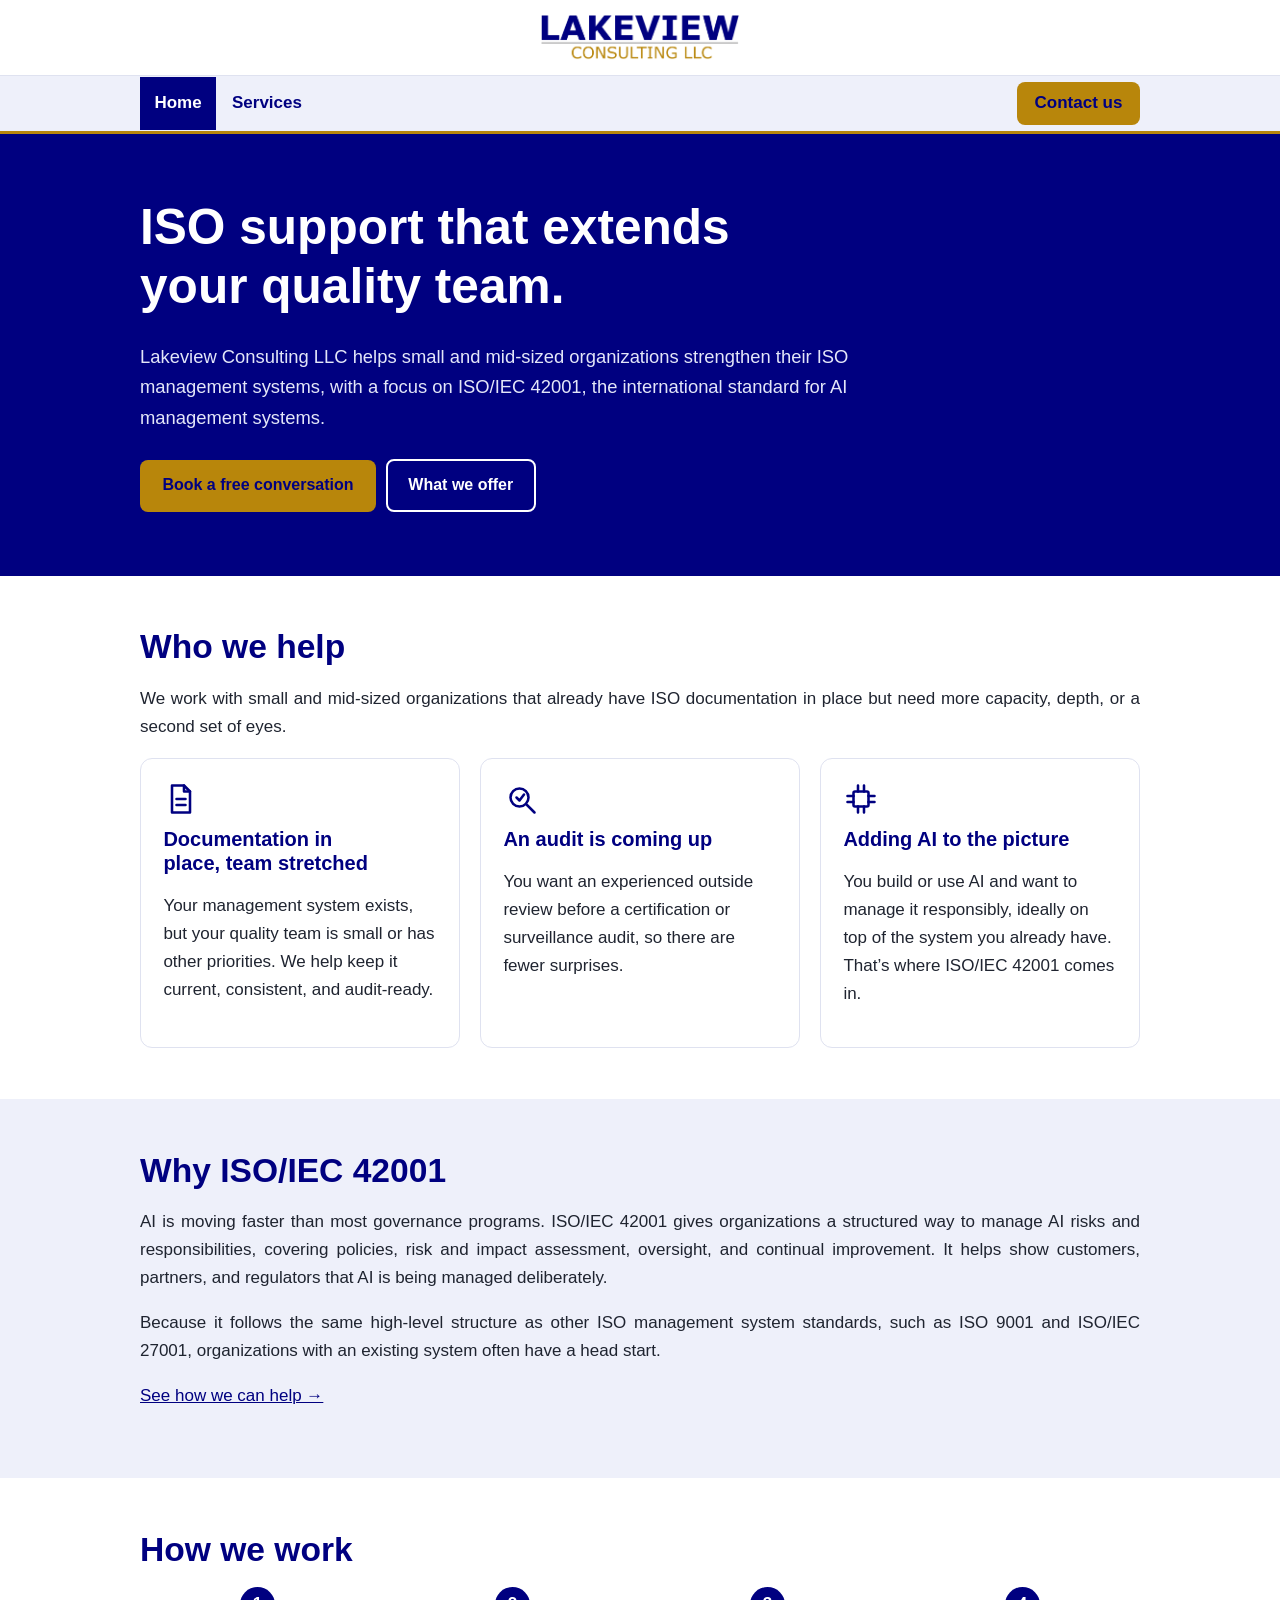
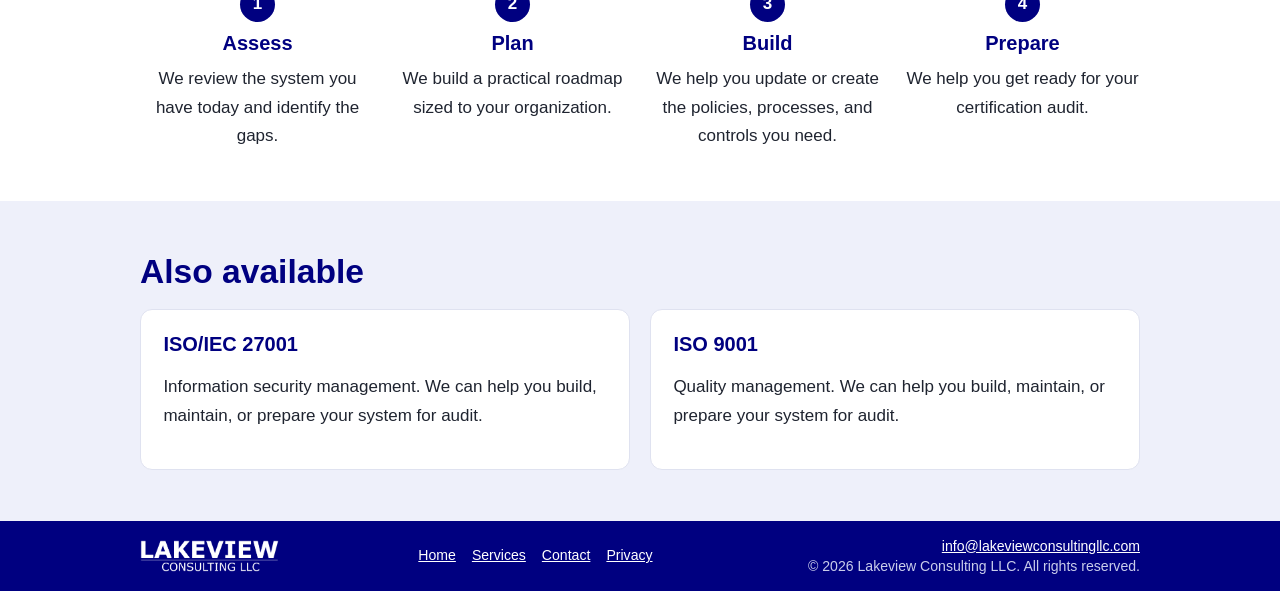
==== commit ddd3e51b: "Add files via upload" ====
--- a/index.html
+++ b/index.html
@@ -1,6 +1,6 @@
 <!doctype html><html lang="en"><head><meta charset="utf-8"><meta name="viewport" content="width=device-width,initial-scale=1"><link rel="icon" href="favicon.png"><link rel="stylesheet" href="style.css"><title>Lakeview Consulting LLC | ISO 42001 Consulting</title><meta name="description" content="Lakeview Consulting LLC helps small and mid-sized organizations strengthen their ISO management systems, with a focus on ISO/IEC 42001 for AI management."></head><body>
 <header class="site"><div class="wrap"><a class="brand" href="index.html"><img src="logo-wordmark.png" alt="Lakeview Consulting LLC" height="46"></a></div>
-<nav class="main" aria-label="Main"><div class="wrap"><a class="tab" href="index.html" aria-current="page">Home</a><a class="tab" href="services.html">Services</a><a class="tab" href="contact.html">Contact</a><a class="nav-cta" href="contact.html">Contact us</a></div></nav></header>
+<nav class="main" aria-label="Main"><div class="wrap"><a class="tab" href="index.html" aria-current="page">Home</a><a class="tab" href="services.html">Services</a><a class="nav-cta" href="contact.html">Contact us</a></div></nav></header>
 
 <div class="hero"><div class="wrap"><h1>ISO support that extends your quality team.</h1>
 <p>Lakeview Consulting LLC helps small and mid-sized organizations strengthen their ISO management systems, with a focus on ISO/IEC 42001, the international standard for AI management systems.</p>
@@ -21,13 +21,12 @@
 <li><h3>Assess</h3>We review the system you have today and identify the gaps.</li>
 <li><h3>Plan</h3>We build a practical roadmap sized to your organization.</li>
 <li><h3>Build</h3>We help you update or create the policies, processes, and controls you need.</li>
-<li><h3>Prepare</h3>We support internal audits and get you ready for your certification audit.</li>
+<li><h3>Prepare</h3>We help you get ready for your certification audit.</li>
 </ol></div></section>
 <section class="tint"><div class="wrap"><h2>Also available</h2>
 <div class="grid">
 <div class="card"><h3>ISO/IEC 27001</h3><p>Information security management. We can help you build, maintain, or prepare your system for audit.</p></div>
 <div class="card"><h3>ISO 9001</h3><p>Quality management. We can help you build, maintain, or prepare your system for audit.</p></div>
 </div></div></section>
-<section class="cta"><div class="wrap"><h2>Start with a free conversation</h2><p>Tell us about your organization and what you&rsquo;re hoping to achieve. If paid services make sense, we&rsquo;ll follow up with a proposal.</p><a class="btn" href="contact.html">Contact us</a></div></section>
 <footer><div class="wrap"><img class="foot-logo" src="logo-wordmark-white.png" alt="Lakeview Consulting LLC" height="32"><nav aria-label="Footer"><a href="index.html">Home</a><a href="services.html">Services</a><a href="contact.html">Contact</a><a href="privacy.html">Privacy</a></nav><div class="foot-right"><p><a href="mailto:info@lakeviewconsultingllc.com">info@lakeviewconsultingllc.com</a></p><p>&copy; 2026 Lakeview Consulting LLC. All rights reserved.</p></div></div></footer>
 </body></html>
--- a/style.css
+++ b/style.css
@@ -5,9 +5,8 @@
 body{margin:0;font:17px/1.65 Arial,Helvetica,sans-serif;color:var(--text);background:#fff}
 h1,h2,h3{color:var(--ink);line-height:1.2;margin:0 0 .5em;text-wrap:balance}
 h1{font-size:clamp(2rem,5vw,3.1rem)}h2{font-size:clamp(1.5rem,3vw,2.1rem)}h3{font-size:1.25rem}
-section h2::after{content:"";display:block;width:72px;height:10px;margin-top:.45rem;background:url("data:image/svg+xml,%3Csvg xmlns='http://www.w3.org/2000/svg' viewBox='0 0 72 10'%3E%3Cpath d='M1 6C10 0 18 0 27 5S45 10 54 5S66 1 71 4' fill='none' stroke='%23B8860B' stroke-width='2.2' stroke-linecap='round'/%3E%3C/svg%3E") no-repeat}
 a{color:var(--lake)}
-a:focus-visible,summary:focus-visible,.btn:focus-visible{outline:3px solid var(--gold);outline-offset:2px}
+a:focus-visible,.btn:focus-visible{outline:3px solid var(--gold);outline-offset:2px}
 .wrap{max-width:1040px;margin:0 auto;padding:0 1.25rem}
 /* header */
 header.site > .wrap{padding-top:.9rem;padding-bottom:.9rem}
@@ -35,12 +34,7 @@
 section{padding:3.2rem 0}
 section.tint{background:var(--mist)}
 section.tight{padding:1.75rem 0 2.5rem}
-section.cta{background:var(--ink);color:#e3e6f8;text-align:center}
-section.cta h2{color:#fff}
-section.cta h2::after{margin-left:auto;margin-right:auto}
-section.cta p{max-width:60ch;margin:0 auto 1rem}
-@media(min-width:700px){section .wrap > p{text-align:justify;hyphens:none}section.cta .wrap > p{text-align:center}}
-.grid{display:grid;gap:1.25rem;grid-template-columns:repeat(auto-fit,minmax(250px,1fr))}
+@media(min-width:700px){section .wrap > p{text-align:justify;hyphens:none}.grid{display:grid;gap:1.25rem;grid-template-columns:repeat(auto-fit,minmax(250px,1fr))}
 .card{background:#fff;border:1px solid var(--line);border-radius:12px;padding:1.4rem}
 .card.featured{border:2px solid var(--gold);box-shadow:0 6px 24px rgba(0,0,128,.10)}
 .card h3{margin-bottom:.4em}
@@ -50,13 +44,10 @@
 .steps li::before{content:counter(s);display:grid;place-items:center;width:2.2rem;height:2.2rem;border-radius:50%;background:var(--lake);color:#fff;font-weight:700;margin:0 auto .6rem}
 ul.offer{padding-left:1.2rem;margin:.5rem 0 0}ul.offer li{margin:.35rem 0}
 .note{border-left:4px solid var(--lake);background:#fff;padding:.9rem 1.2rem;border-radius:0 8px 8px 0;color:var(--muted);font-size:.9em;margin-top:1.5rem}
-details{background:#fff;border:1px solid var(--line);border-radius:10px;padding:.2rem 1.1rem;margin:.6rem 0}
-summary{cursor:pointer;font-weight:700;color:var(--ink);padding:.7rem 0}
-details p{margin:.2rem 0 .9rem}
+.qa{margin:0 0 1.4rem}
+.qa h3{font-size:1.1rem;margin-bottom:.25em}
+.qa p{margin:0}
 /* contact */
-.next{list-style:none;margin:0 0 1.5rem;padding:0;display:grid;gap:1rem;grid-template-columns:repeat(auto-fit,minmax(200px,1fr))}
-.next li{background:var(--mist);border-radius:10px;padding:.8rem 1rem;font-size:.95rem}
-.next strong{display:block;color:var(--ink)}
 .embed{width:100%;height:1700px;border:0;max-width:100%}
 /* footer */
 footer{background:var(--ink);color:#c9cdea;padding:.9rem 0;font-size:.88rem}
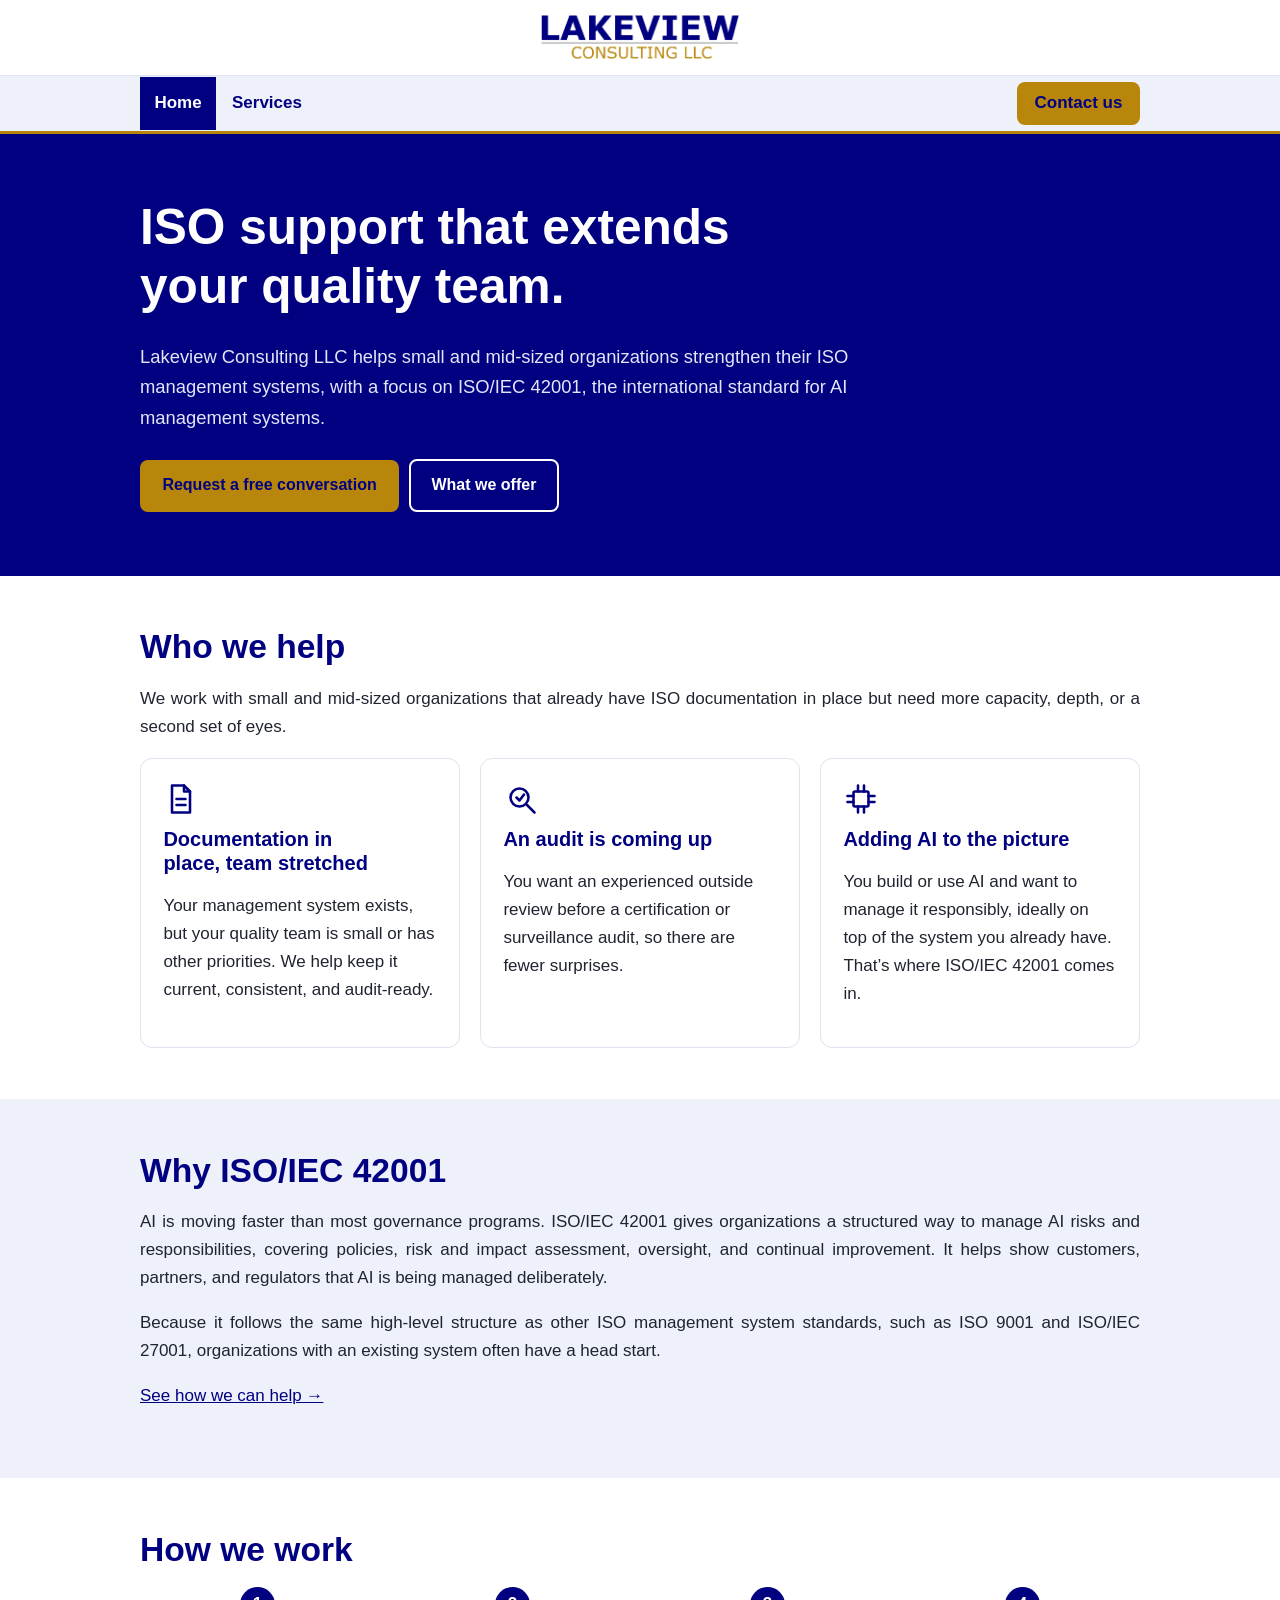
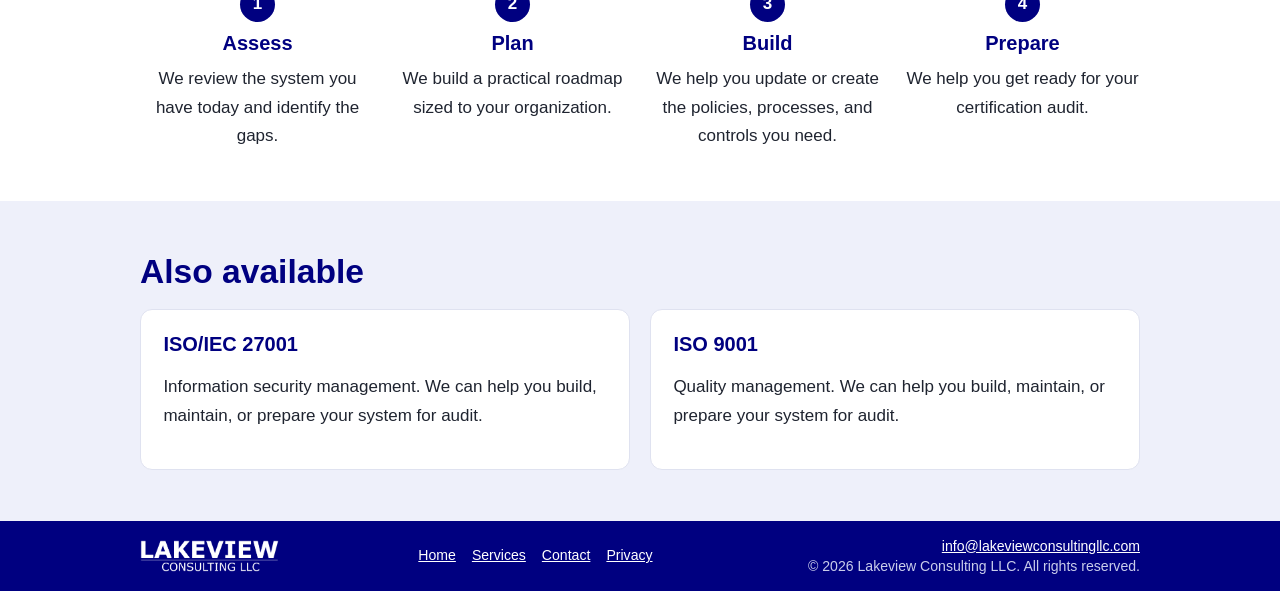
==== commit 8f9061eb: "Add files via upload" ====
--- a/index.html
+++ b/index.html
@@ -4,7 +4,7 @@
 
 <div class="hero"><div class="wrap"><h1>ISO support that extends your quality team.</h1>
 <p>Lakeview Consulting LLC helps small and mid-sized organizations strengthen their ISO management systems, with a focus on ISO/IEC 42001, the international standard for AI management systems.</p>
-<a class="btn" href="contact.html">Book a free conversation</a><a class="btn alt" href="services.html">What we offer</a></div></div>
+<a class="btn" href="contact.html">Request a free conversation</a><a class="btn alt" href="services.html">What we offer</a></div></div>
 <section><div class="wrap"><h2>Who we help</h2>
 <p>We work with small and mid-sized organizations that already have ISO documentation in place but need more capacity, depth, or a second set of eyes.</p>
 <div class="grid">
